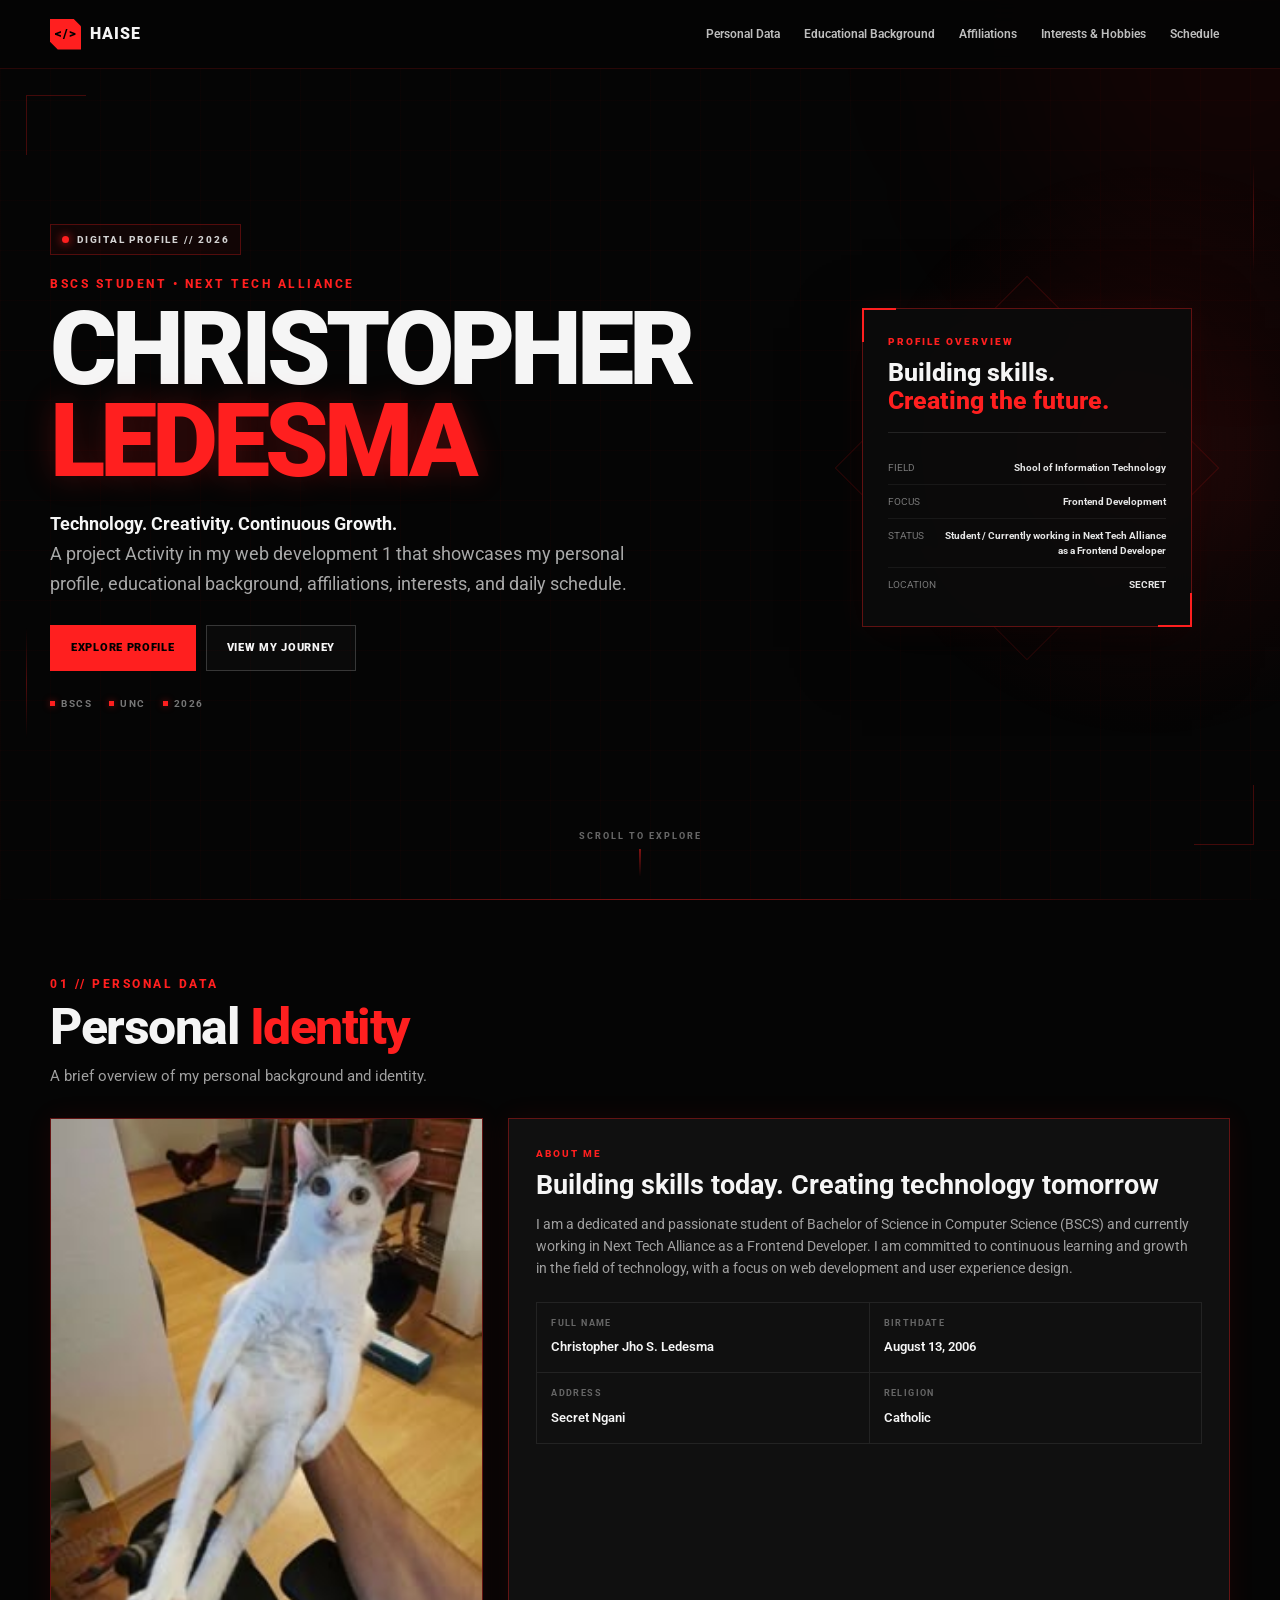
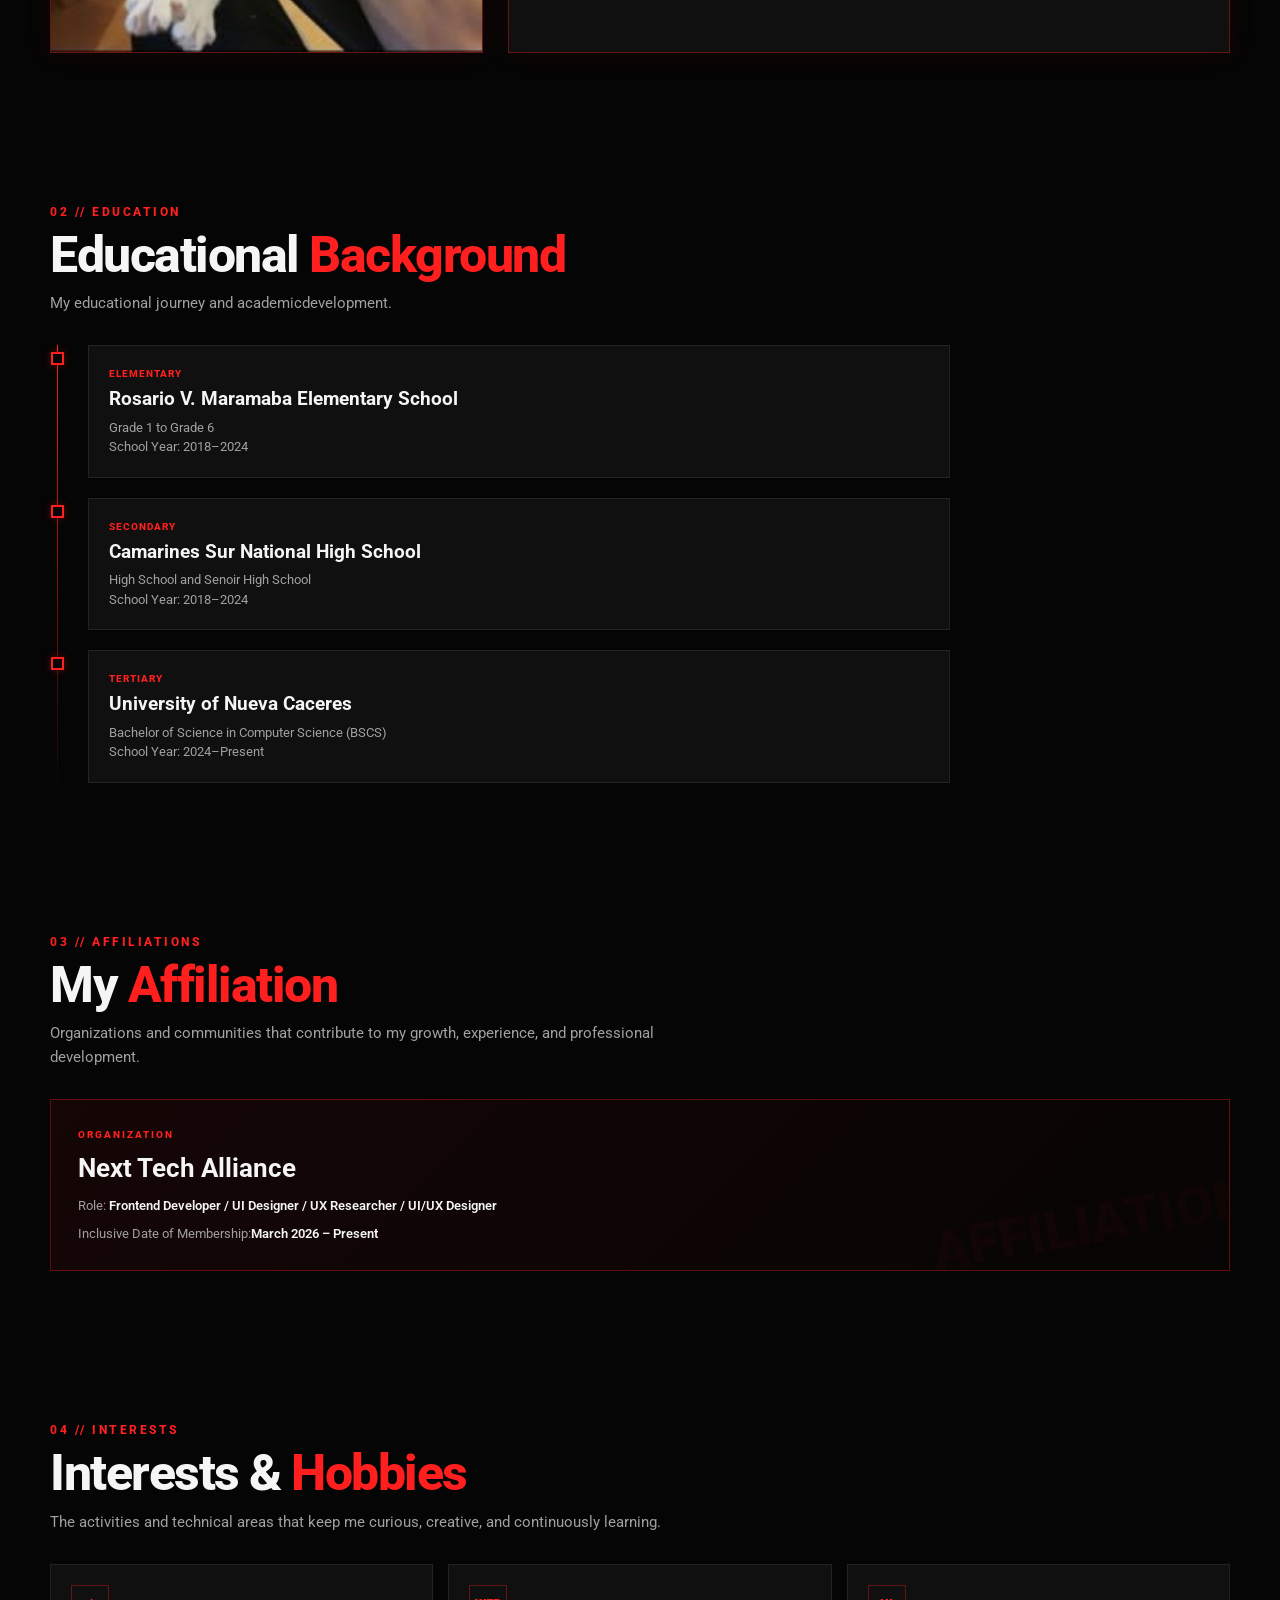
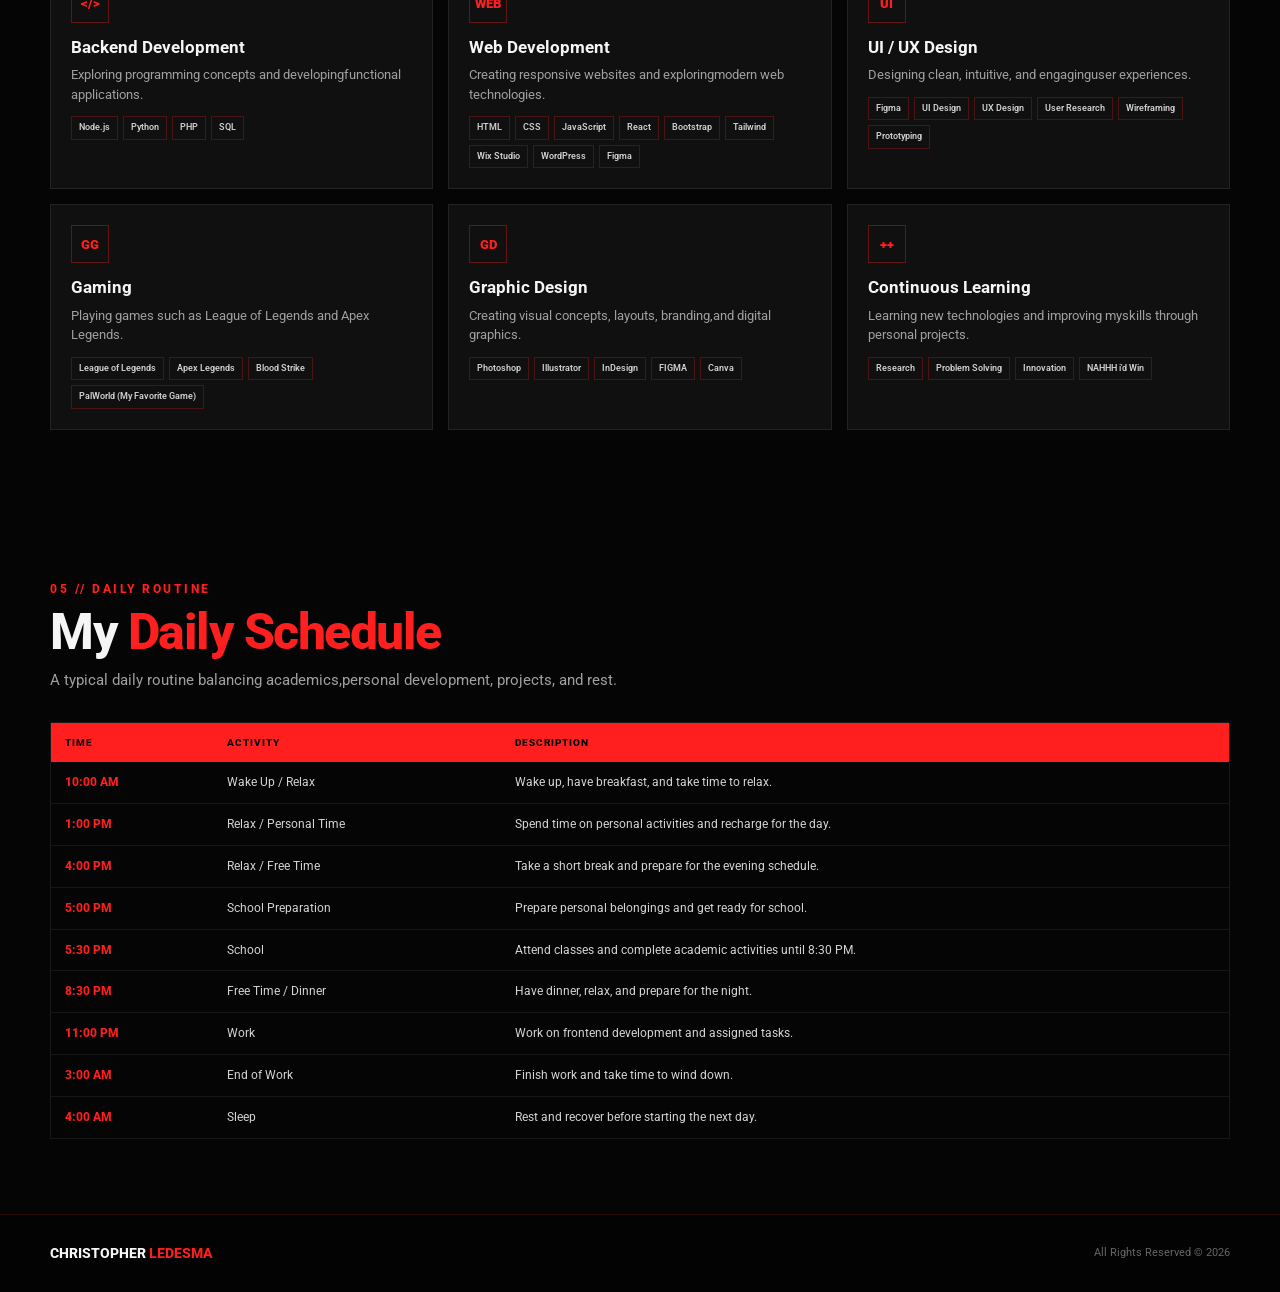
==== index.html @ 6c45cd5d "Add initial HTML structure and CSS styles for personal profile website" ====
<!DOCTYPE html>
<html lang="en">

<head>
  <meta charset="UTF-8">
  <meta name="viewport" content="width=device-width, initial-scale=1.0">
  <meta name="description" content="Digital Profile - Personal Student Profile 2026">

  <title>LEDESMA Web DEV Activity</title>

  <!-- ROBOTO FONT -->
  <link rel="preconnect" href="https://fonts.googleapis.com">
  <link rel="preconnect" href="https://fonts.gstatic.com" crossorigin>
  <link href="https://fonts.googleapis.com/css2?family=Roboto:wght@400;500;700&display=swap" rel="stylesheet">

  <link rel="stylesheet" href="style.css">

</head>


<body>
                       <!-- NAVIGATION BAR -->
  <header class="navbar">

    <div class="container nav-container">
      <a href="#home" class="logo">
        <span class="logo-symbol">&lt;/&gt;</span>
        <span>HAISE</span>
      </a>

      <ul class="nav-links" id="navLinks">

        <li><a href="#personal">Personal Data</a></li>
        <li><a href="#education">Educational Background</a></li>
        <li><a href="#affiliations">Affiliations</a></li>
        <li><a href="#interests">Interests & Hobbies</a></li>
        <li><a href="#schedule">Schedule</a></li>
      </ul>
    </div>

  </header>

                <!-- HERO SECTION OR LANDING PAGE -->
  <main>

    <section class="hero" id="home">

      <div class="hero-corner top-left"></div>
      <div class="hero-corner bottom-right"></div>
      <div class="hero-line left"></div>
      <div class="hero-line right"></div>

      <div class="container">
        <div class="hero-content">

          <div class="hero-copy">
            <div class="hero-status">
              <span class="status-dot"></span>Digital Profile // 2026</div>

            <div class="hero-eyebrow">BSCS Student • NEXT TECH ALLIANCE  </div>
            <h1 class="hero-name">CHRISTOPHER<br><span>LEDESMA</span></h1>

            <p class="hero-subtitle">
              <strong>Technology. Creativity. Continuous Growth.</strong><br>
              A project Activity in my web development 1 
              that showcases my personal profile, educational background, affiliations, interests, and daily schedule.
            </p>

            <div class="hero-buttons">
              <a href="#personal" class="btn btn-primary">EXPLORE PROFILE</a>
              <a href="#education" class="btn btn-secondary">VIEW MY JOURNEY</a>
            </div>

            <div class="hero-meta">
              <span>BSCS</span>
              <span>UNC</span>
              <span>2026</span>
            </div>
          </div>

                      <!--LEFT HERO PANEL -->
          <div class="hero-panel" aria-hidden="true">
            <div class="hero-card">

              <div class="hero-card-label">Profile Overview</div>
              <div class="hero-card-title">Building skills.<br><span>Creating the future.</span></div>
              <div class="hero-card-line"></div>
              <div class="hero-stat"><span>FIELD</span><strong>Shool of Information Technology</strong></div>
              <div class="hero-stat"><span>FOCUS</span><strong>Frontend Development</strong></div>
              <div class="hero-stat"><span>STATUS</span>
                <strong>Student / Currently working in Next Tech Alliance as a Frontend Developer</strong></div>
              <div class="hero-stat"><span>LOCATION</span><strong>SECRET</strong></div>

            </div>
          </div>
        </div>
      </div>

      <div class="hero-scroll">Scroll to explore</div>
    </section>

             <!-- PERSONAL INFORMATION -->

    <section class="section" id="personal">

    <div class="container">

        <div class="section-header">

            <div class="section-number">01 // Personal Data</div>
            <h2 class="section-title">Personal <span>Identity</span></h2>
            <p class="section-description">A brief overview of my personal background and identity.</p>
            
        </div>


        <div class="profile-layout">

            <!-- A CAT PICTURE NYAK NYAK  -->
            <div class="photo-card"><img src="CAT.jpg" alt="Profile Picture" class="profile-photo"></div>

            <!-- PERSONAL INFORMATION -->
            <div class="info-card">

                <div class="mini-label">About Me</div>
                <h3 class="bio-title">Building skills today. Creating technology tomorrow</h3>
                <p class="bio-text">
                    I am a dedicated and passionate student of Bachelor of
                    Science in Computer Science (BSCS) and currently working
                    in Next Tech Alliance as a Frontend Developer. I am
                    committed to continuous learning and growth in the field
                    of technology, with a focus on web development and user
                    experience design.
                </p>


                <div class="data-grid">

                    <div class="data-item">
                        <label>Full Name</label>
                        <strong>Christopher Jho S. Ledesma</strong>
                    </div>

                    <div class="data-item">
                        <label>Birthdate</label>
                        <strong>August 13, 2006</strong>
                    </div>

                    <div class="data-item">
                        <label>Address</label>
                        <strong>Secret Ngani</strong>
                    </div>

                    <div class="data-item">
                        <label>Religion</label>
                        <strong>Catholic</strong>
                    </div>
                </div>
            </div>
        </div>
    </div>

    </section>

            <!-- EDUCATIONAL BACKGROUND -->
    <section class="section" id="education">

      <div class="container">

        <div class="section-header">

          <div class="section-number">02 // Education</div>
          <h2 class="section-title">Educational <span>Background</span></h2>
          <p class="section-description">My educational journey and academicdevelopment.</p>

        </div>


        <div class="timeline">

          <!-- ELEMENTARY -->

          <div class="timeline-item">
            <div class="timeline-dot"></div>
            <div class="timeline-card">

              <div class="timeline-year">ELEMENTARY</div>
              <h3>Rosario V. Maramaba Elementary School</h3>
              <p>Grade 1 to Grade 6<br>School Year: 2018–2024 </p>

            </div>

          </div>

          <!-- SECONDARY -->

          <div class="timeline-item">
            <div class="timeline-dot"></div>
            <div class="timeline-card">

              <div class="timeline-year">SECONDARY</div>
              <h3>Camarines Sur National High School</h3>
              <p>High School and Senoir High School<br>School Year: 2018–2024 </p>

            </div>

          </div>

          <!-- TERTIARY -->

          <div class="timeline-item">
            <div class="timeline-dot"></div>
            <div class="timeline-card">

              <div class="timeline-year">TERTIARY</div>
              <h3>University of Nueva Caceres</h3>
              <p>Bachelor of Science in Computer Science (BSCS)<br>School Year: 2024–Present
              </p>

            </div>

          </div>
        </div>
      </div>
    </section>

                <!-- AFFILIATIONS -->
    <section class="section" id="affiliations">
        <div class="container">

            <div class="section-header">

                <div class="section-number">03 // Affiliations</div>
                <h2 class="section-title">My <span>Affiliation</span></h2>
                <p class="section-description">
                    Organizations and communities that contribute
                    to my growth, experience, and professional development.
                </p>

            </div>

            <div class="affiliation-card">

                <div class="mini-label">Organization</div>
                <h3>Next Tech Alliance</h3>
                <p class="affiliation-date">
                    Role: <strong>Frontend Developer / UI Designer / UX Researcher / UI/UX Designer</strong>
                </p>
                <p class="affiliation-date">Inclusive Date of Membership:<strong>March 2026 – Present</strong></p>

            </div>

        </div>
    </section>

                <!-- INTERESTS AND HOBBIES -->
    <section class="section" id="interests">

        <div class="container">
            <div class="section-header">

                <div class="section-number">04 // Interests</div>
                <h2 class="section-title">Interests & <span>Hobbies</span></h2>
                <p class="section-description">
                    The activities and technical areas that keep me curious,
                    creative, and continuously learning.
                </p>

            </div>

            <div class="interest-grid">

                <!-- PROGRAMMING LANGUAGES -->
                <article class="interest-card">
                    <div class="interest-icon">&lt;/&gt;</div>

                    <h3>Backend Development</h3>
                    <p>Exploring programming concepts and developingfunctional applications.</p>

                    <div class="skill-tags">
                        <span class="tag">Node.js</span>
                        <span class="tag">Python</span>
                        <span class="tag">PHP</span>
                        <span class="tag">SQL</span>
                    </div>
                </article>

                <!-- FRONTEND DEVELOPMENT -->
                <article class="interest-card">
                    <div class="interest-icon">WEB</div>

                    <h3>Web Development</h3>
                    <p>Creating responsive websites and exploringmodern web technologies.</p>

                    <div class="skill-tags">
                        <span class="tag">HTML</span>
                        <span class="tag">CSS</span>
                        <span class="tag">JavaScript</span>
                        <span class="tag">React</span>
                        <span class="tag">Bootstrap</span>
                        <span class="tag">Tailwind</span>
                        <span class="tag">Wix Studio</span>
                        <span class="tag">WordPress</span>
                        <span class="tag">Figma</span>
                    </div>
                </article>

                <!-- UI / UX DESIGN -->
                <article class="interest-card">
                    <div class="interest-icon">UI</div>

                    <h3>UI / UX Design</h3>
                    <p>Designing clean, intuitive, and engaginguser experiences.</p>

                    <div class="skill-tags">
                        <span class="tag">Figma</span>
                        <span class="tag">UI Design</span>
                        <span class="tag">UX Design</span>
                        <span class="tag">User Research</span>
                        <span class="tag">Wireframing</span>
                        <span class="tag">Prototyping</span>

                    </div>
                </article>

                <!-- PLaying Games -->
                <article class="interest-card">
                    <div class="interest-icon">GG</div>

                    <h3>Gaming</h3>
                    <p>Playing games such as League of Legends and Apex Legends.</p>

                    <div class="skill-tags">
                        <span class="tag">League of Legends</span>
                        <span class="tag">Apex Legends</span>
                        <span class="tag">Blood Strike</span>
                        <span class="tag">PalWorld (My Favorite Game)</span>
                    </div>
                </article>

                <!-- GRAPHIC DESIGN -->
                <article class="interest-card">
                    <div class="interest-icon">GD</div>

                    <h3>Graphic Design</h3>
                    <p>Creating visual concepts, layouts, branding,and digital graphics.</p>

                    <div class="skill-tags">
                        <span class="tag">Photoshop</span>
                        <span class="tag">Illustrator</span>
                        <span class="tag">InDesign</span>
                        <span class="tag">FIGMA</span>
                        <span class="tag">Canva</span>
                    </div>

                </article>

                <!-- CONTINUOUS LEARNING -->
                <article class="interest-card">
                    <div class="interest-icon">++</div>

                    <h3>Continuous Learning</h3>
                    <p>Learning new technologies and improving myskills through personal projects.</p>

                    <div class="skill-tags">
                        <span class="tag">Research</span>
                        <span class="tag">Problem Solving</span>
                        <span class="tag">Innovation</span>
                        <span class="tag">NAHHH i'd Win</span>
                    </div>

                </article>

            </div>

        </div>

    </section>

                    <!-- My DAILY SCHEDULE -->
    <section class="section" id="schedule">
        <div class="container">

            <div class="section-header">
              
                <div class="section-number">05 // Daily Routine</div>
                <h2 class="section-title">My <span>Daily Schedule</span></h2>
                <p class="section-description">A typical daily routine balancing academics,personal development, projects, and rest.</p>

            </div>

            <div class="schedule-wrapper">
                <table class="schedule">

                    <thead>
                        <tr>
                            <th>Time</th>
                            <th>Activity</th>
                            <th>Description</th>
                        </tr>
                    </thead>

              <tbody>

              <tr>
                  <td class="time">10:00 AM</td>
                  <td>Wake Up / Relax</td>
                  <td>Wake up, have breakfast, and take time to relax.</td>
              </tr>

              <tr>
                  <td class="time">1:00 PM</td>
                  <td>Relax / Personal Time</td>
                  <td>Spend time on personal activities and recharge for the day.</td>
              </tr>

              <tr>
                  <td class="time">4:00 PM</td>
                  <td>Relax / Free Time</td>
                  <td>Take a short break and prepare for the evening schedule.</td>
              </tr>

              <tr>
                  <td class="time">5:00 PM</td>
                  <td>School Preparation</td>
                  <td>Prepare personal belongings and get ready for school.</td>
              </tr>

              <tr>
                  <td class="time">5:30 PM</td>
                  <td>School</td>
                  <td>Attend classes and complete academic activities until 8:30 PM.</td>
              </tr>

              <tr>
                  <td class="time">8:30 PM</td>
                  <td>Free Time / Dinner</td>
                  <td>Have dinner, relax, and prepare for the night.</td>
              </tr>

              <tr>
                  <td class="time">11:00 PM</td>
                  <td>Work</td>
                  <td>Work on frontend development and assigned tasks.</td>
              </tr>

              <tr>
                  <td class="time">3:00 AM</td>
                  <td>End of Work</td>
                  <td>Finish work and take time to wind down.</td>
              </tr>

              <tr>
                  <td class="time">4:00 AM</td>
                  <td>Sleep</td>
                  <td>Rest and recover before starting the next day.</td>
              </tr>

          </tbody>

                </table>
            </div>

        </div>
    </section>

    </main>

               <!-- FOOTER SECTION -->
  <footer>

    <div class="container footer-content">

      <div class="footer-name">CHRISTOPHER <span>LEDESMA</span></div>
      <div class="copyright">All Rights Reserved © 2026</div>

    </div>

  </footer>

</body>
</html>
---- style.css ----
/* THE PURPOSE OF THIS IS TO DEFINE GLOBAL CSS VARIABLES */
:root {
    --bg: #050505;
    --bg-soft: #0a0a0a;
    --card: #101010;
    --card-hover: #151515;

    --red: #ff1f1f;
    --red-bright: #ff3333;

    --white: #f5f5f5;
    --gray: #a0a0a0;
    --gray-dark: #666;

    --border: rgba(255, 31, 31, 0.35);

    --shadow:
        0 0 25px rgba(255, 31, 31, 0.08);

    --max-width: 1180px;
}
            /* THE PURPOSE OF THIS IS TO RESET DEFAULT BROWSER STYLES IBIG SABIHIN ENTIRE PAGES SYA  */
* {
    margin: 0;
    padding: 0;
    box-sizing: border-box;
}

html {
    scroll-behavior: smooth;
    scroll-padding-top: 80px;
}

body {
    font-family: "Roboto", sans-serif;
    background: var(--bg);
    color: var(--white);
    line-height: 1.5;
    overflow-x: hidden;
}

a {
    color: inherit;
    text-decoration: none;
}

img {
    display: block;
    max-width: 100%;
}

        /* THIS IS THE BACKGROUND COLOUR GRADIENTS STYLE */

body::before {
    content: "";
    position: fixed;
    inset: 0;

    background-image:
        linear-gradient(
            rgba(255, 31, 31, 0.025) 1px,
            transparent 1px
        ),
        linear-gradient(
            90deg,
            rgba(255, 31, 31, 0.025) 1px,
            transparent 1px
        );

    background-size: 50px 50px;

    pointer-events: none;
    z-index: -2;
}

body::after {
    content: "";
    position: fixed;

    width: 450px;
    height: 450px;

    top: -180px;
    right: -180px;

    background: rgba(255, 0, 0, 0.06);

    filter: blur(100px);
    border-radius: 50%;

    pointer-events: none;
    z-index: -1;
}

            /* THE PURPOSE OF THIS IS TO DEFINE THE CONTAINER WIDTH */

.container {
    width: min(calc(100% - 40px), var(--max-width));
    margin-inline: auto;
}


        /* THE PURPOSE OF THIS IS TO DEFINE SECTION STYLES */
.section {
    padding: 75px 0;
    position: relative;
}

.section-header {
    margin-bottom: 30px;
}

.section-number {
    color: var(--red);
    font-size: 12px;
    font-weight: 800;
    letter-spacing: 2.5px;
    text-transform: uppercase;
    margin-bottom: 8px;
}

.section-title {
    font-size: clamp(32px, 5vw, 50px);
    line-height: 1.05;
    font-weight: 800;
    letter-spacing: -1.5px;
}

.section-title span {
    color: var(--red);
}

.section-description {
    max-width: 650px;
    margin-top: 10px;

    color: var(--gray);
    font-size: 15px;
    line-height: 1.6;
}


        /* THIS IS THE NAVIAGTION STYLE  */
.navbar {
    position: fixed;
    top: 0;
    left: 0;

    width: 100%;
    z-index: 1000;

    background: rgba(5, 5, 5, 0.9);

    backdrop-filter: blur(14px);
    -webkit-backdrop-filter: blur(14px);

    border-bottom: 1px solid rgba(255, 31, 31, 0.15);
}

.nav-container {
    min-height: 68px;

    display: flex;
    align-items: center;
    justify-content: space-between;
}

.logo {
    display: flex;
    align-items: center;
    gap: 9px;

    font-weight: 900;
    letter-spacing: 1px;
}

.logo-symbol {
    width: 31px;
    height: 31px;

    display: grid;
    place-items: center;

    background: var(--red);
    color: #000;

    font-size: 13px;
    font-weight: 900;

    clip-path: polygon(
        0 0,
        75% 0,
        100% 25%,
        100% 100%,
        25% 100%,
        0 75%
    );
}

.nav-links {
    display: flex;
    align-items: center;
    gap: 2px;

    list-style: none;
}

.nav-links a {
    display: block;

    padding: 9px 11px;

    color: #bdbdbd;

    font-size: 12px;
    font-weight: 600;

    transition:
        color 0.2s ease,
        background 0.2s ease;
}

.nav-links a:hover {
    color: var(--red);
    background: rgba(255, 31, 31, 0.06);
}

        /* THIS IS THE HERO SECTION STYLE WITH ANIMATION */
.hero {
    min-height: 100vh;

    display: flex;
    align-items: center;

    position: relative;

    padding: 100px 0 65px;

    overflow: hidden;
    isolation: isolate;
}

.hero::before {
    content: "";

    position: absolute;

    width: 600px;
    height: 600px;

    right: -170px;
    top: 50%;

    transform: translateY(-50%);

    border-radius: 50%;

    background: radial-gradient(
        circle,
        rgba(255, 31, 31, 0.15) 0%,
        rgba(255, 31, 31, 0.05) 35%,
        transparent 68%
    );

    z-index: -2;
}

.hero::after {
    content: "";

    position: absolute;

    left: 0;
    right: 0;
    bottom: 0;

    height: 1px;

    background: linear-gradient(
        90deg,
        transparent,
        rgba(255, 31, 31, 0.5),
        transparent
    );
}

.hero-content {
    width: 100%;

    display: grid;

    grid-template-columns:
        minmax(0, 1.15fr)
        minmax(300px, 0.65fr);

    align-items: center;

    gap: 55px;
}

.hero-copy {
    position: relative;
    z-index: 2;
}

.hero-status {
    display: inline-flex;
    align-items: center;
    gap: 8px;

    padding: 7px 11px;

    border: 1px solid rgba(255, 31, 31, 0.28);

    background: rgba(255, 31, 31, 0.05);

    color: #d2d2d2;

    font-size: 10px;
    font-weight: 800;

    letter-spacing: 1.8px;
    text-transform: uppercase;
}

.status-dot {
    width: 7px;
    height: 7px;

    border-radius: 50%;

    background: var(--red);

    box-shadow: 0 0 10px var(--red);

    animation: statusPulse 1.8s infinite;
}

@keyframes statusPulse {
    0%,
    100% {
        opacity: 1;
        transform: scale(1);
    }

    50% {
        opacity: 0.45;
        transform: scale(0.75);
    }
}

.hero-eyebrow {
    margin-top: 20px;

    color: var(--red);

    font-size: 12px;
    font-weight: 800;

    letter-spacing: 2.5px;
    text-transform: uppercase;
}

.hero-name {
    margin-top: 10px;

    font-size: clamp(54px, 8vw, 105px);

    line-height: 0.9;

    font-weight: 900;

    letter-spacing: -5px;

    text-transform: uppercase;
}

.hero-name span {
    color: var(--red);

    text-shadow:
        0 0 30px rgba(255, 31, 31, 0.25);
}

.hero-subtitle {
    max-width: 620px;

    margin-top: 22px;

    color: #a8a8a8;

    font-size: clamp(15px, 2vw, 18px);

    line-height: 1.65;
}

.hero-subtitle strong {
    color: var(--white);
    font-weight: 700;
}

.hero-buttons {
    margin-top: 27px;

    display: flex;
    align-items: center;

    gap: 10px;

    flex-wrap: wrap;
}

.btn {
    display: inline-flex;

    align-items: center;
    justify-content: center;

    min-height: 46px;

    padding: 0 20px;

    border: 1px solid var(--red);

    font-size: 11px;
    font-weight: 900;

    letter-spacing: 0.7px;

    transition:
        transform 0.2s ease,
        background 0.2s ease,
        box-shadow 0.2s ease;
}

.btn-primary {
    background: var(--red);
    color: #000;
}

.btn-secondary {
    color: var(--white);

    background: rgba(255, 255, 255, 0.025);

    border-color: rgba(255, 255, 255, 0.18);
}

.btn:hover {
    transform: translateY(-2px);
}

.btn-primary:hover {
    background: #ff3333;

    box-shadow:
        0 0 25px rgba(255, 31, 31, 0.25);
}

.btn-secondary:hover {
    border-color: var(--red);

    background: rgba(255, 31, 31, 0.06);
}

.hero-meta {
    display: flex;
    align-items: center;

    gap: 17px;

    margin-top: 25px;

    color: #777;

    font-size: 10px;
    font-weight: 700;

    letter-spacing: 1.5px;

    text-transform: uppercase;
}

.hero-meta span {
    display: inline-flex;
    align-items: center;

    gap: 6px;
}

.hero-meta span::before {
    content: "";

    width: 5px;
    height: 5px;

    background: var(--red);

    box-shadow:
        0 0 7px rgba(255, 31, 31, 0.5);
}

        /*  HERO SECTION LEFT PANEL DESIGN SYSTEM */
.hero-panel {
    position: relative;

    min-height: 350px;

    display: flex;

    align-items: center;
    justify-content: center;
}

.hero-panel::before {
    content: "";

    position: absolute;

    width: 270px;
    height: 270px;

    border: 1px solid rgba(255, 31, 31, 0.18);

    transform: rotate(45deg);
}

.hero-card {
    position: relative;

    width: min(100%, 330px);

    padding: 25px;

    background: rgba(12, 12, 12, 0.9);

    border: 1px solid rgba(255, 31, 31, 0.35);

    box-shadow:
        0 20px 60px rgba(0, 0, 0, 0.5),
        0 0 30px rgba(255, 31, 31, 0.07);

    backdrop-filter: blur(10px);
}

.hero-card::before,
.hero-card::after {
    content: "";

    position: absolute;

    width: 32px;
    height: 32px;

    border-color: var(--red);
    border-style: solid;
}

.hero-card::before {
    top: -1px;
    left: -1px;

    border-width: 2px 0 0 2px;
}

.hero-card::after {
    right: -1px;
    bottom: -1px;

    border-width: 0 2px 2px 0;
}

.hero-card-label {
    color: var(--red);

    font-size: 10px;
    font-weight: 900;

    letter-spacing: 2px;

    text-transform: uppercase;
}

.hero-card-title {
    margin-top: 10px;

    font-size: 25px;

    line-height: 1.1;

    font-weight: 800;
}

.hero-card-title span {
    color: var(--red);
}

.hero-card-line {
    height: 1px;

    margin: 18px 0;

    background: rgba(255, 255, 255, 0.1);
}

.hero-stat {
    display: flex;

    justify-content: space-between;

    gap: 15px;

    padding: 9px 0;

    border-bottom:
        1px solid rgba(255, 255, 255, 0.06);

    color: #777;

    font-size: 10px;
}

.hero-stat:last-child {
    border-bottom: none;
}

.hero-stat strong {
    color: #e5e5e5;

    font-weight: 700;

    text-align: right;
}

.hero-scroll {
    position: absolute;

    left: 50%;
    bottom: 23px;

    transform: translateX(-50%);

    display: flex;

    flex-direction: column;

    align-items: center;

    gap: 6px;

    color: #666;

    font-size: 9px;
    font-weight: 800;

    letter-spacing: 2px;

    text-transform: uppercase;
}

.hero-scroll::after {
    content: "";

    width: 1px;
    height: 28px;

    background:
        linear-gradient(
            var(--red),
            transparent
        );
}

.hero-line {
    position: absolute;

    width: 1px;
    height: 110px;

    background:
        linear-gradient(
            to bottom,
            transparent,
            var(--red),
            transparent
        );

    opacity: 0.3;
}

.hero-line.left {
    left: 2%;
    bottom: 18%;
}

.hero-line.right {
    right: 2%;
    top: 18%;
}

.hero-corner {
    position: absolute;

    width: 60px;
    height: 60px;

    border-color:
        rgba(255, 31, 31, 0.25);

    border-style: solid;
}

.hero-corner.top-left {
    top: 95px;
    left: 2%;

    border-width: 1px 0 0 1px;
}

.hero-corner.bottom-right {
    right: 2%;
    bottom: 55px;

    border-width: 0 1px 1px 0;
}


        /* THIS IS THE PERSONAL PROFILE  */
.profile-layout {
    display: grid;

    grid-template-columns:
        0.75fr 1.25fr;

    gap: 25px;

    align-items: stretch;
}

        /* THIS IS THE PROFILE PICTURE CARD */
.photo-card {
    min-height: 420px;

    background: var(--card);

    border: 1px solid var(--border);

    position: relative;

    overflow: hidden;

    box-shadow: var(--shadow);
}

.profile-photo {
    width: 100%;
    height: 100%;

    min-height: 420px;

    display: block;

    object-fit: cover;
}


        /* THIS IS THE PERSONAL INFORMATION CARD */
.info-card {
    background: var(--card);

    border: 1px solid var(--border);

    padding: 27px;

    box-shadow: var(--shadow);
}

.mini-label {
    color: var(--red);

    font-size: 10px;
    font-weight: 800;

    letter-spacing: 2px;

    text-transform: uppercase;
}

.bio-title {
    margin-top: 9px;

    font-size: 27px;

    line-height: 1.15;
}

.bio-text {
    margin-top: 12px;

    color: var(--gray);

    font-size: 14px;

    line-height: 1.6;
}

.data-grid {
    margin-top: 22px;

    display: grid;

    grid-template-columns:
        repeat(2, 1fr);

    border-top:
        1px solid rgba(255, 255, 255, 0.08);

    border-left:
        1px solid rgba(255, 255, 255, 0.08);
}

.data-item {
    padding: 14px;

    border-right:
        1px solid rgba(255, 255, 255, 0.08);

    border-bottom:
        1px solid rgba(255, 255, 255, 0.08);
}

.data-item label {
    display: block;

    color: var(--gray-dark);

    font-size: 9px;
    font-weight: 700;

    letter-spacing: 1.4px;

    text-transform: uppercase;

    margin-bottom: 4px;
}

.data-item strong {
    font-size: 13px;
    font-weight: 600;
}

        /* THIS IS THE EDUCATIONAL TIME LINE SYSTEM DESIGN  */
.timeline {
    position: relative;

    max-width: 900px;
}

.timeline::before {
    content: "";

    position: absolute;

    left: 7px;
    top: 0;
    bottom: 0;

    width: 1px;

    background:
        linear-gradient(
            to bottom,
            var(--red),
            rgba(255, 31, 31, 0.05)
        );
}

.timeline-item {
    position: relative;

    padding-left: 38px;

    margin-bottom: 20px;
}

.timeline-item:last-child {
    margin-bottom: 0;
}

.timeline-dot {
    position: absolute;

    left: 1px;
    top: 7px;

    width: 13px;
    height: 13px;

    border: 2px solid var(--red);

    background: var(--bg);

    box-shadow:
        0 0 10px rgba(255, 31, 31, 0.3);
}

.timeline-card {
    padding: 20px;

    background: var(--card);

    border: 1px solid rgba(255, 255, 255, 0.08);

    transition:
        border-color 0.2s ease,
        transform 0.2s ease;
}

.timeline-card:hover {
    transform: translateX(4px);

    border-color: var(--border);
}

.timeline-year {
    color: var(--red);

    font-size: 10px;
    font-weight: 800;

    letter-spacing: 1px;
}

.timeline-card h3 {
    margin-top: 4px;

    font-size: 19px;
}

.timeline-card p {
    margin-top: 4px;

    color: var(--gray);

    font-size: 13px;
}

        /* AFFILIATION SECTION SYSTEM DESIGN  */
.affiliation-card {
    padding: 27px;

    background:
        linear-gradient(
            135deg,
            rgba(255, 31, 31, 0.07),
            rgba(255, 31, 31, 0.01)
        );

    border: 1px solid var(--border);

    position: relative;

    overflow: hidden;
}

.affiliation-card::after {
    content: "AFFILIATION";

    position: absolute;

    right: -25px;
    bottom: 5px;

    color: rgba(255, 31, 31, 0.035);

    font-size: 55px;
    font-weight: 900;

    transform: rotate(-10deg);

    pointer-events: none;
}

.affiliation-card h3 {
    margin-top: 7px;

    font-size: 26px;
}

.affiliation-date {
    margin-top: 8px;

    color: var(--gray);

    font-size: 13px;
}

.affiliation-date strong {
    color: var(--white);

    font-weight: 600;
}

        /* HOBBIES AND INTEREST SECTION SYSTEM DESIGN  */

.interest-grid {
    display: grid;

    grid-template-columns:
        repeat(3, 1fr);

    gap: 15px;
}

.interest-card {
    padding: 20px;

    background: var(--card);

    border: 1px solid rgba(255, 255, 255, 0.08);

    transition:
        transform 0.2s ease,
        border-color 0.2s ease,
        background 0.2s ease;
}

.interest-card:hover {
    transform: translateY(-3px);

    border-color: var(--border);

    background: var(--card-hover);

    box-shadow: var(--shadow);
}

.interest-icon {
    width: 38px;
    height: 38px;

    display: grid;

    place-items: center;

    margin-bottom: 12px;

    border: 1px solid var(--border);

    color: var(--red);

    font-size: 13px;
    font-weight: 900;
}

.interest-card h3 {
    font-size: 17px;
}

.interest-card p {
    margin-top: 5px;

    color: var(--gray);

    font-size: 13px;

    line-height: 1.5;
}

.skill-tags {
    margin-top: 12px;

    display: flex;

    flex-wrap: wrap;

    gap: 5px;
}

.tag {
    padding: 4px 7px;

    border: 1px solid rgba(255, 31, 31, 0.25);

    color: #cfcfcf;

    font-size: 9px;
    font-weight: 600;
}


        /* DAILY SECTION SYSTEM DESIGN  */
.schedule-wrapper {
    overflow-x: auto;

    border:
        1px solid rgba(255, 255, 255, 0.08);
}

.schedule {
    width: 100%;

    border-collapse: collapse;

    min-width: 680px;
}

.schedule th {
    padding: 12px 14px;

    background: var(--red);

    color: #000;

    text-align: left;

    font-size: 10px;
    font-weight: 800;

    text-transform: uppercase;

    letter-spacing: 1px;
}

.schedule td {
    padding: 12px 14px;

    border-bottom:
        1px solid rgba(255, 255, 255, 0.07);

    color: #d5d5d5;

    font-size: 12px;

    line-height: 1.4;
}

.schedule tr:last-child td {
    border-bottom: none;
}

.schedule tr:hover td {
    background: rgba(255, 31, 31, 0.035);
}

.time {
    color: var(--red) !important;

    font-weight: 800;

    white-space: nowrap;
}


        /* FOOTER SECTION  */
footer {
    padding: 28px 0;

    border-top:
        1px solid rgba(255, 31, 31, 0.15);

    background: #030303;
}

.footer-content {
    display: flex;

    align-items: center;

    justify-content: space-between;

    gap: 15px;
}

.footer-name {
    font-weight: 800;

    font-size: 14px;
}

.footer-name span {
    color: var(--red);
}

.copyright {
    color: var(--gray-dark);

    font-size: 11px;
}
        /* VERY IMPORTANT TO FUCOS ACCIBILITY */
a:focus-visible {
    outline: 2px solid var(--red);
    outline-offset: 4px;
}


    /* REDUCE MOTION */
@media (prefers-reduced-motion: reduce) {

    html {
        scroll-behavior: auto;
    }

    *,
    *::before,
    *::after {
        animation: none !important;
        transition: none !important;
    }
}
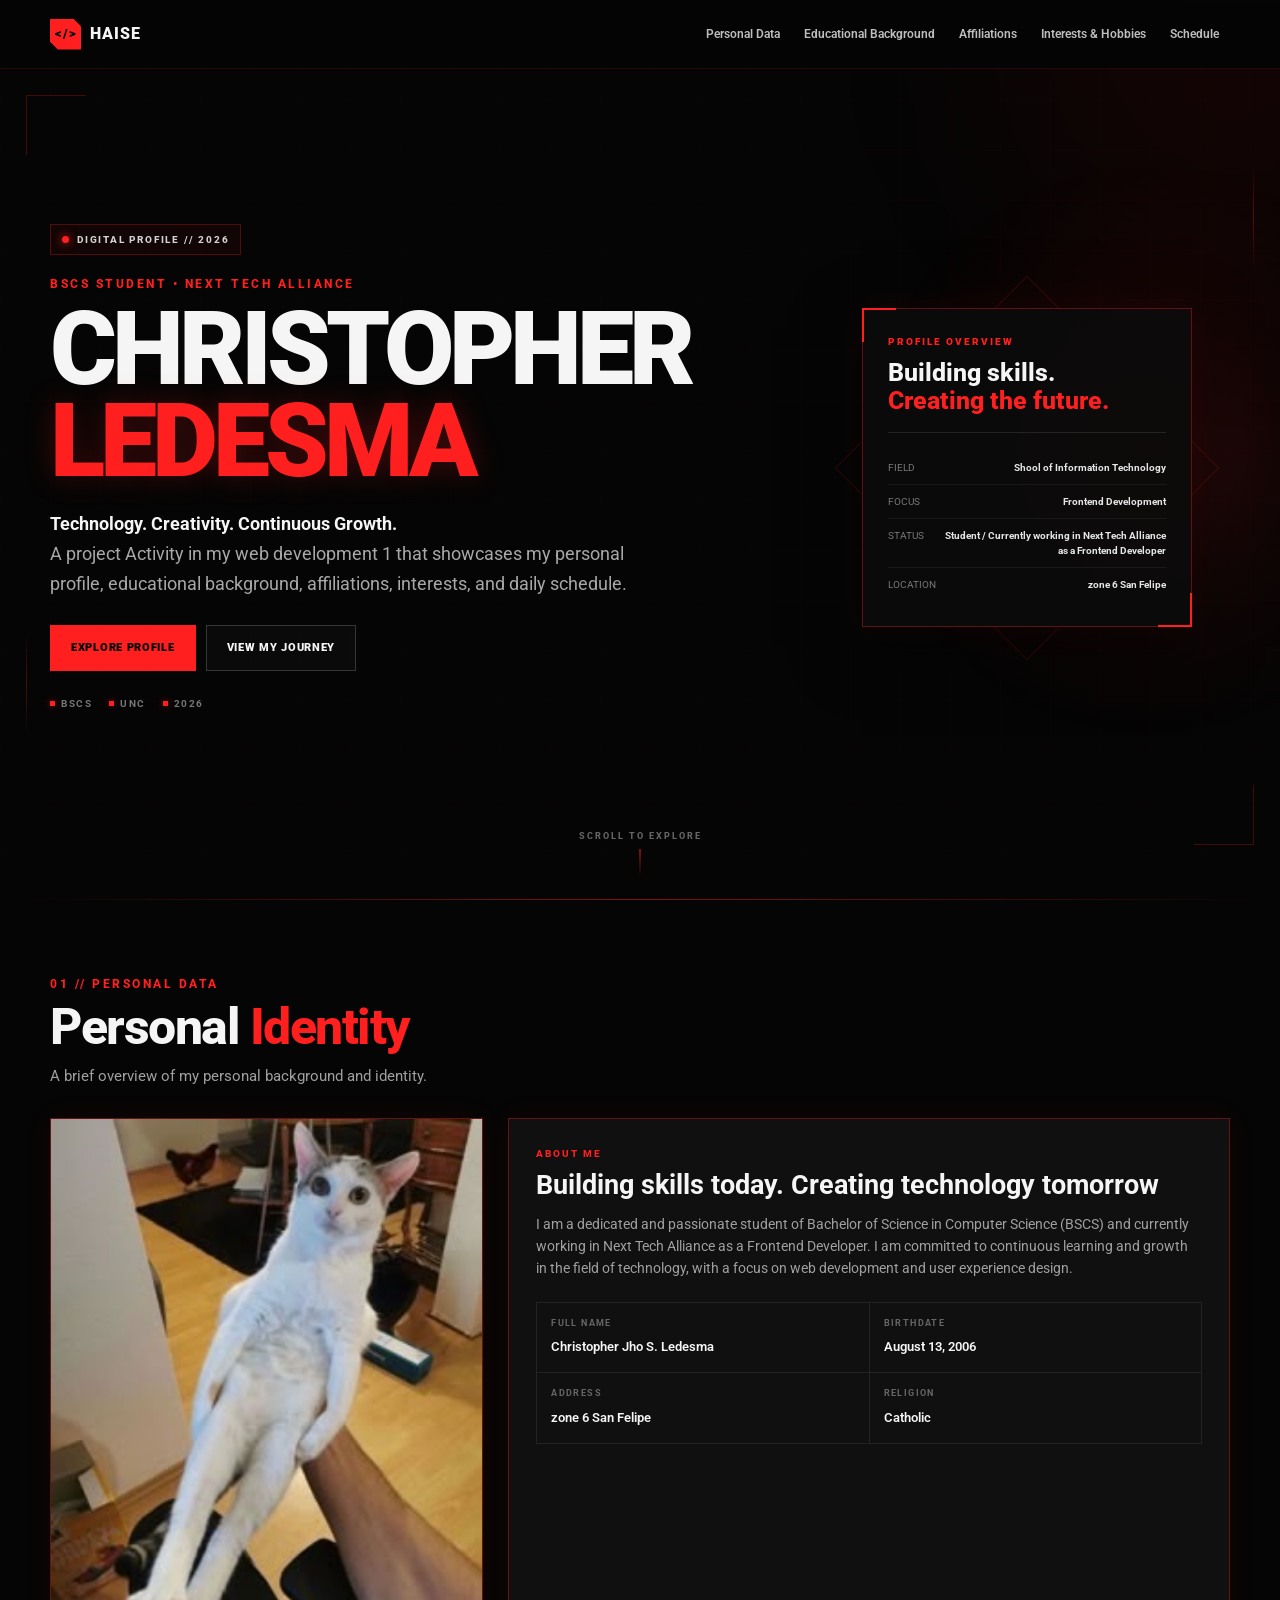
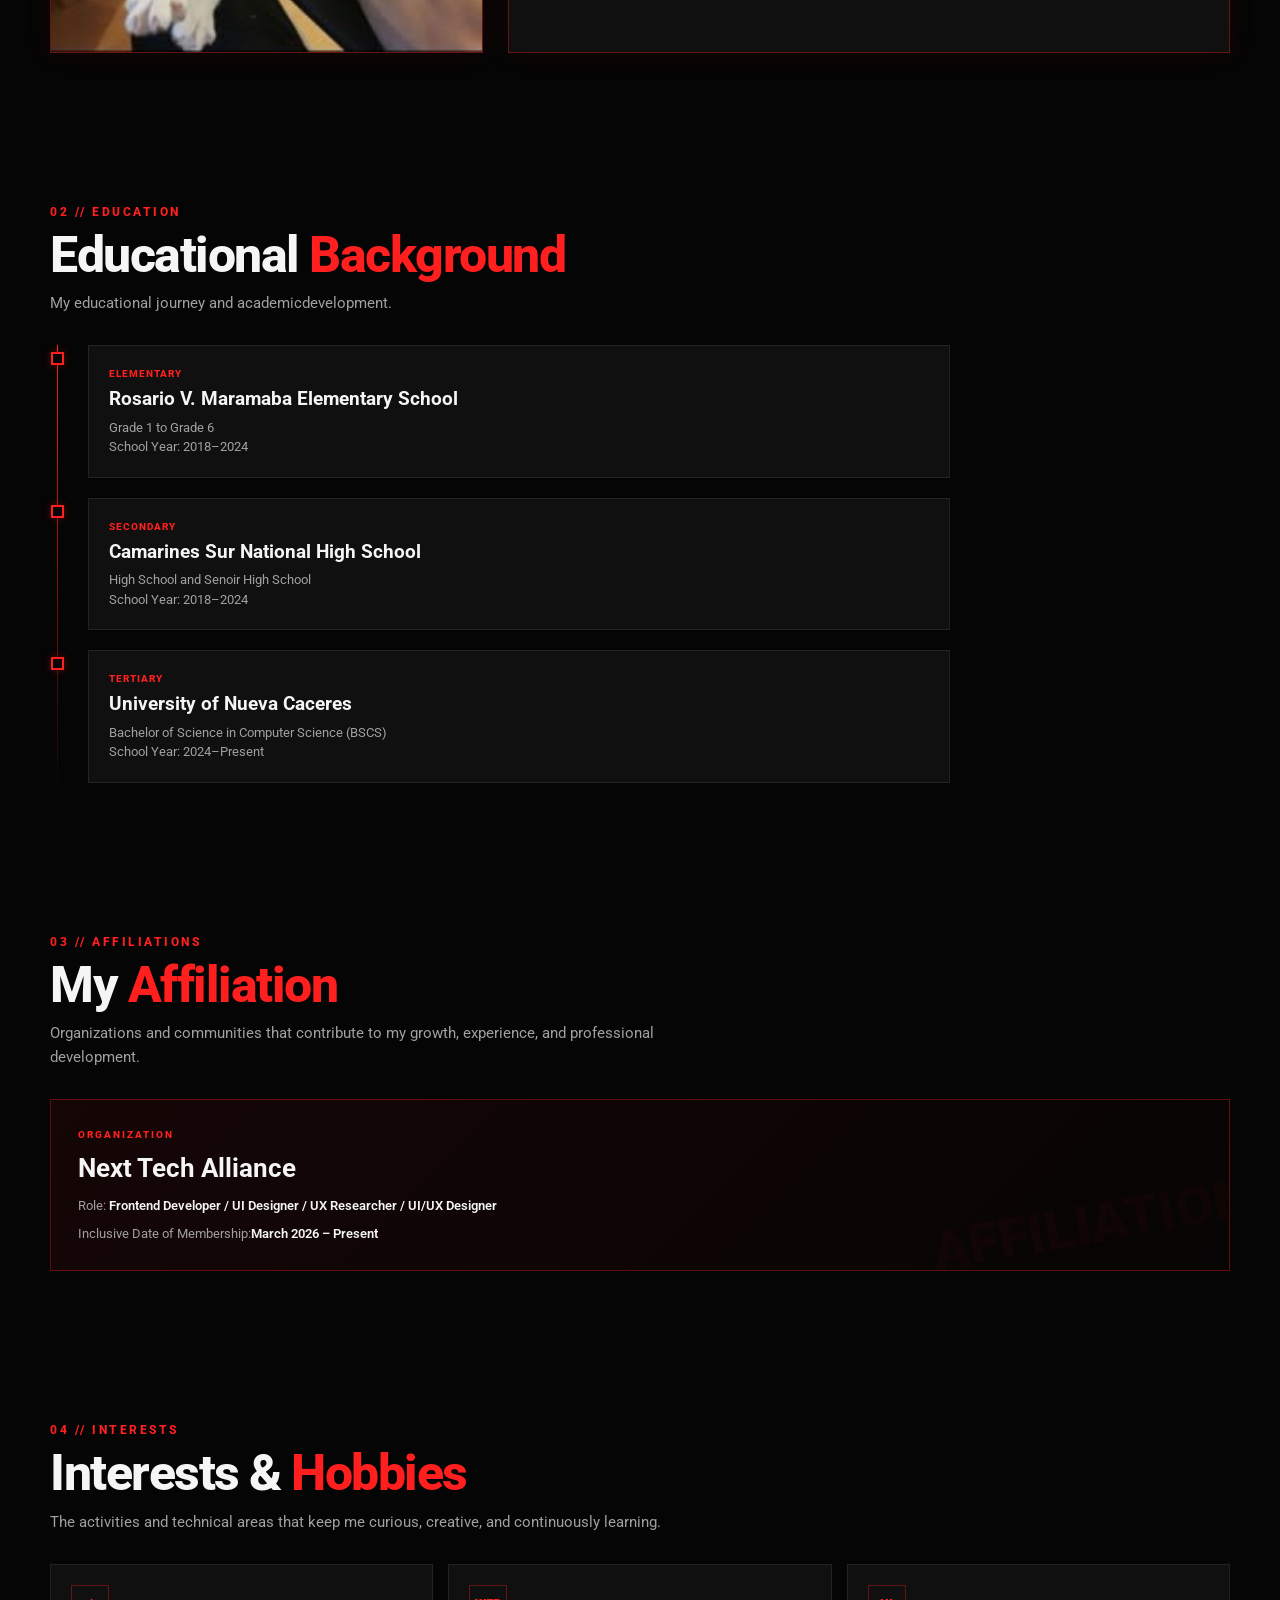
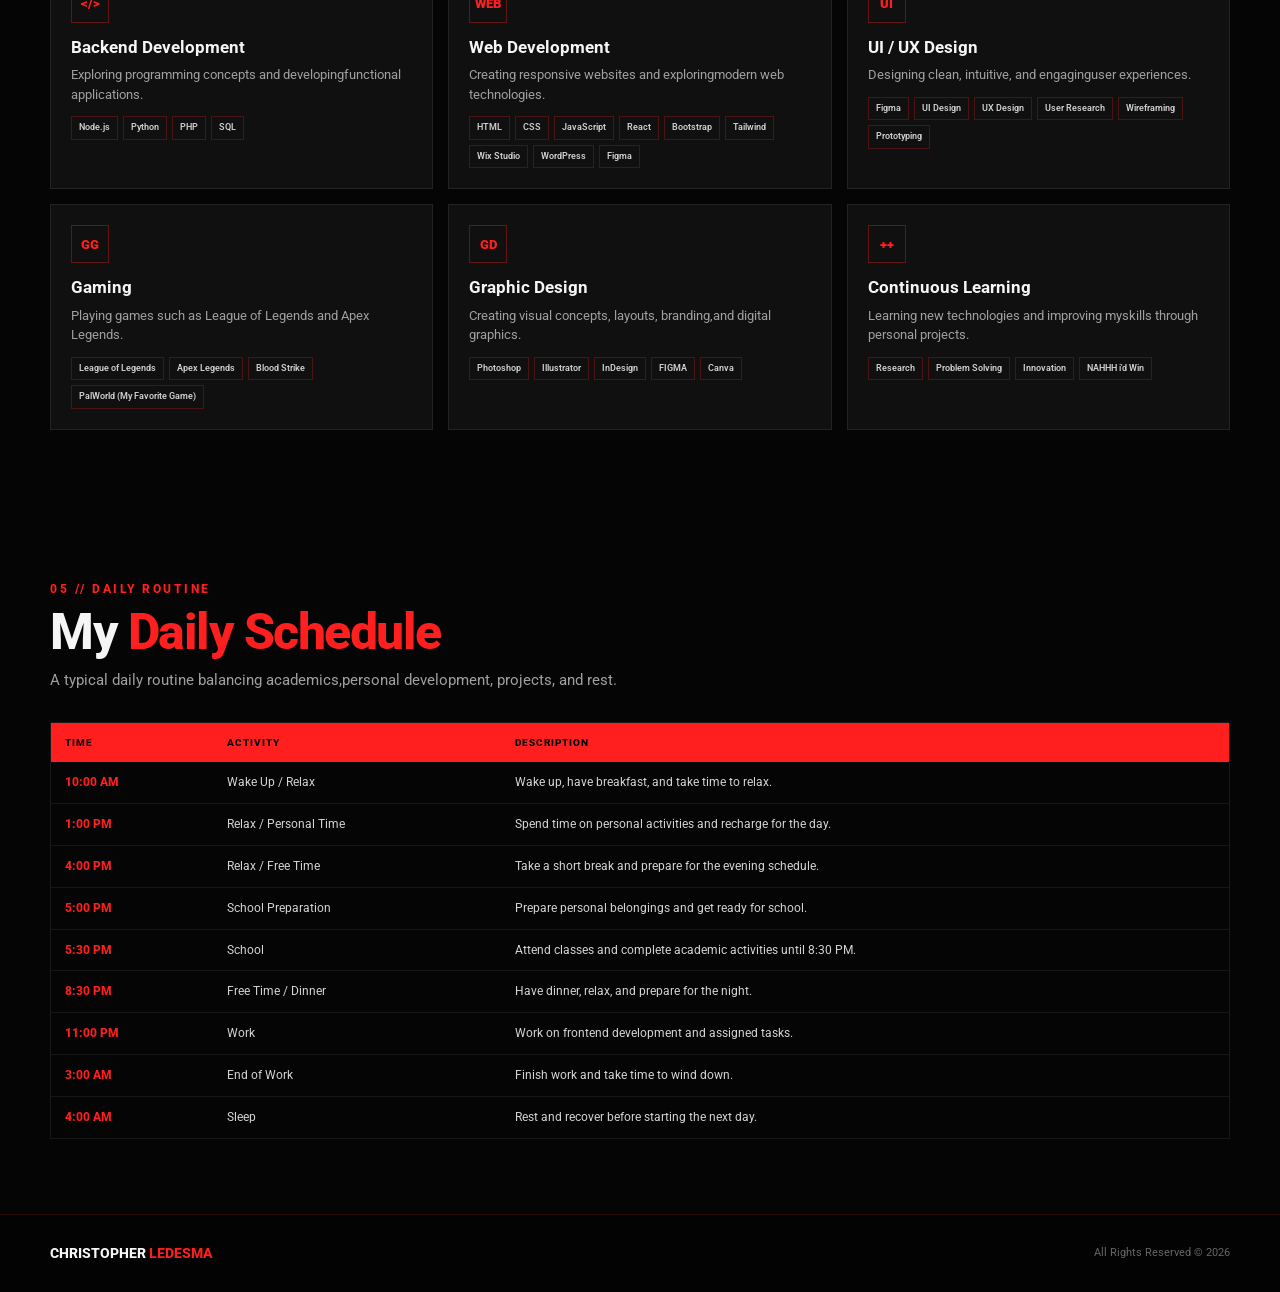
==== commit d225193a: "Update location details in the hero section and address field" ====
--- a/index.html
+++ b/index.html
@@ -89,7 +89,7 @@
               <div class="hero-stat"><span>FOCUS</span><strong>Frontend Development</strong></div>
               <div class="hero-stat"><span>STATUS</span>
                 <strong>Student / Currently working in Next Tech Alliance as a Frontend Developer</strong></div>
-              <div class="hero-stat"><span>LOCATION</span><strong>SECRET</strong></div>
+              <div class="hero-stat"><span>LOCATION</span><strong>zone 6 San Felipe</strong></div>
 
             </div>
           </div>
@@ -148,7 +148,7 @@
 
                     <div class="data-item">
                         <label>Address</label>
-                        <strong>Secret Ngani</strong>
+                        <strong>zone 6 San Felipe</strong>
                     </div>
 
                     <div class="data-item">
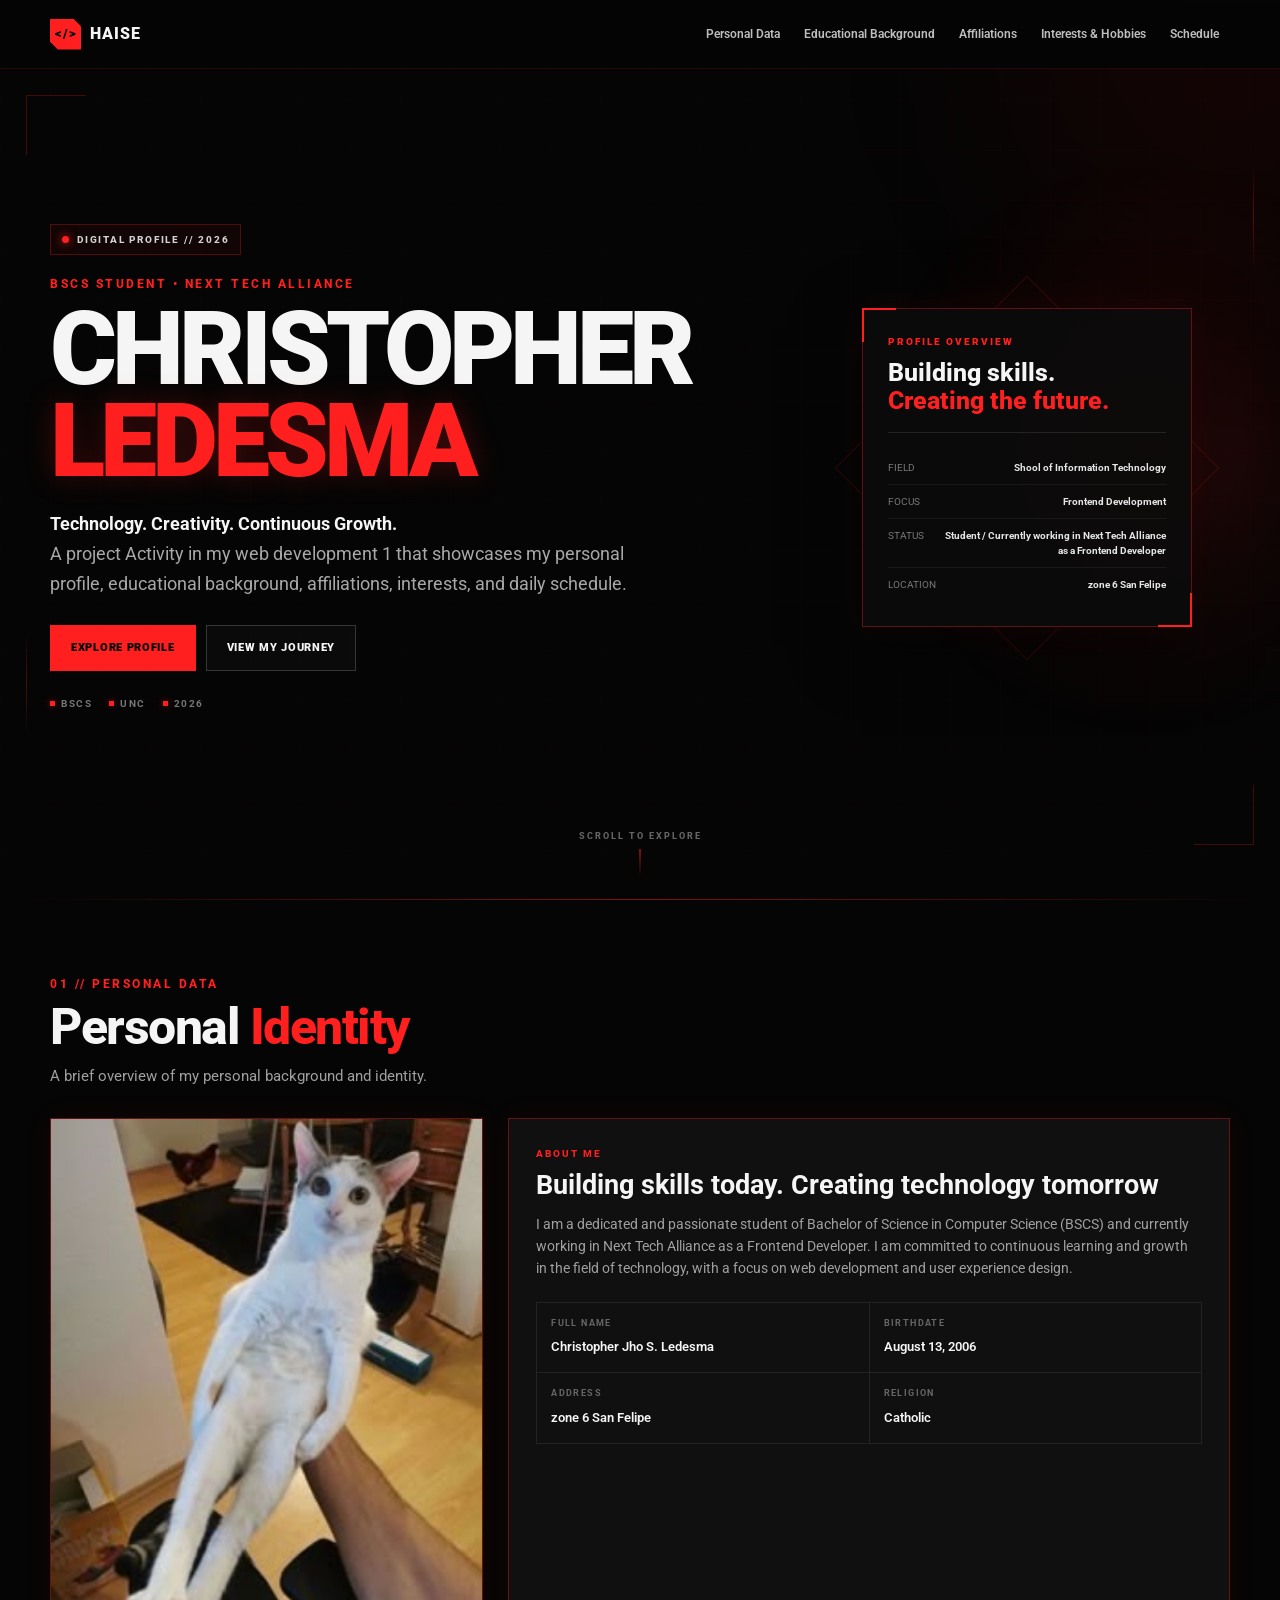
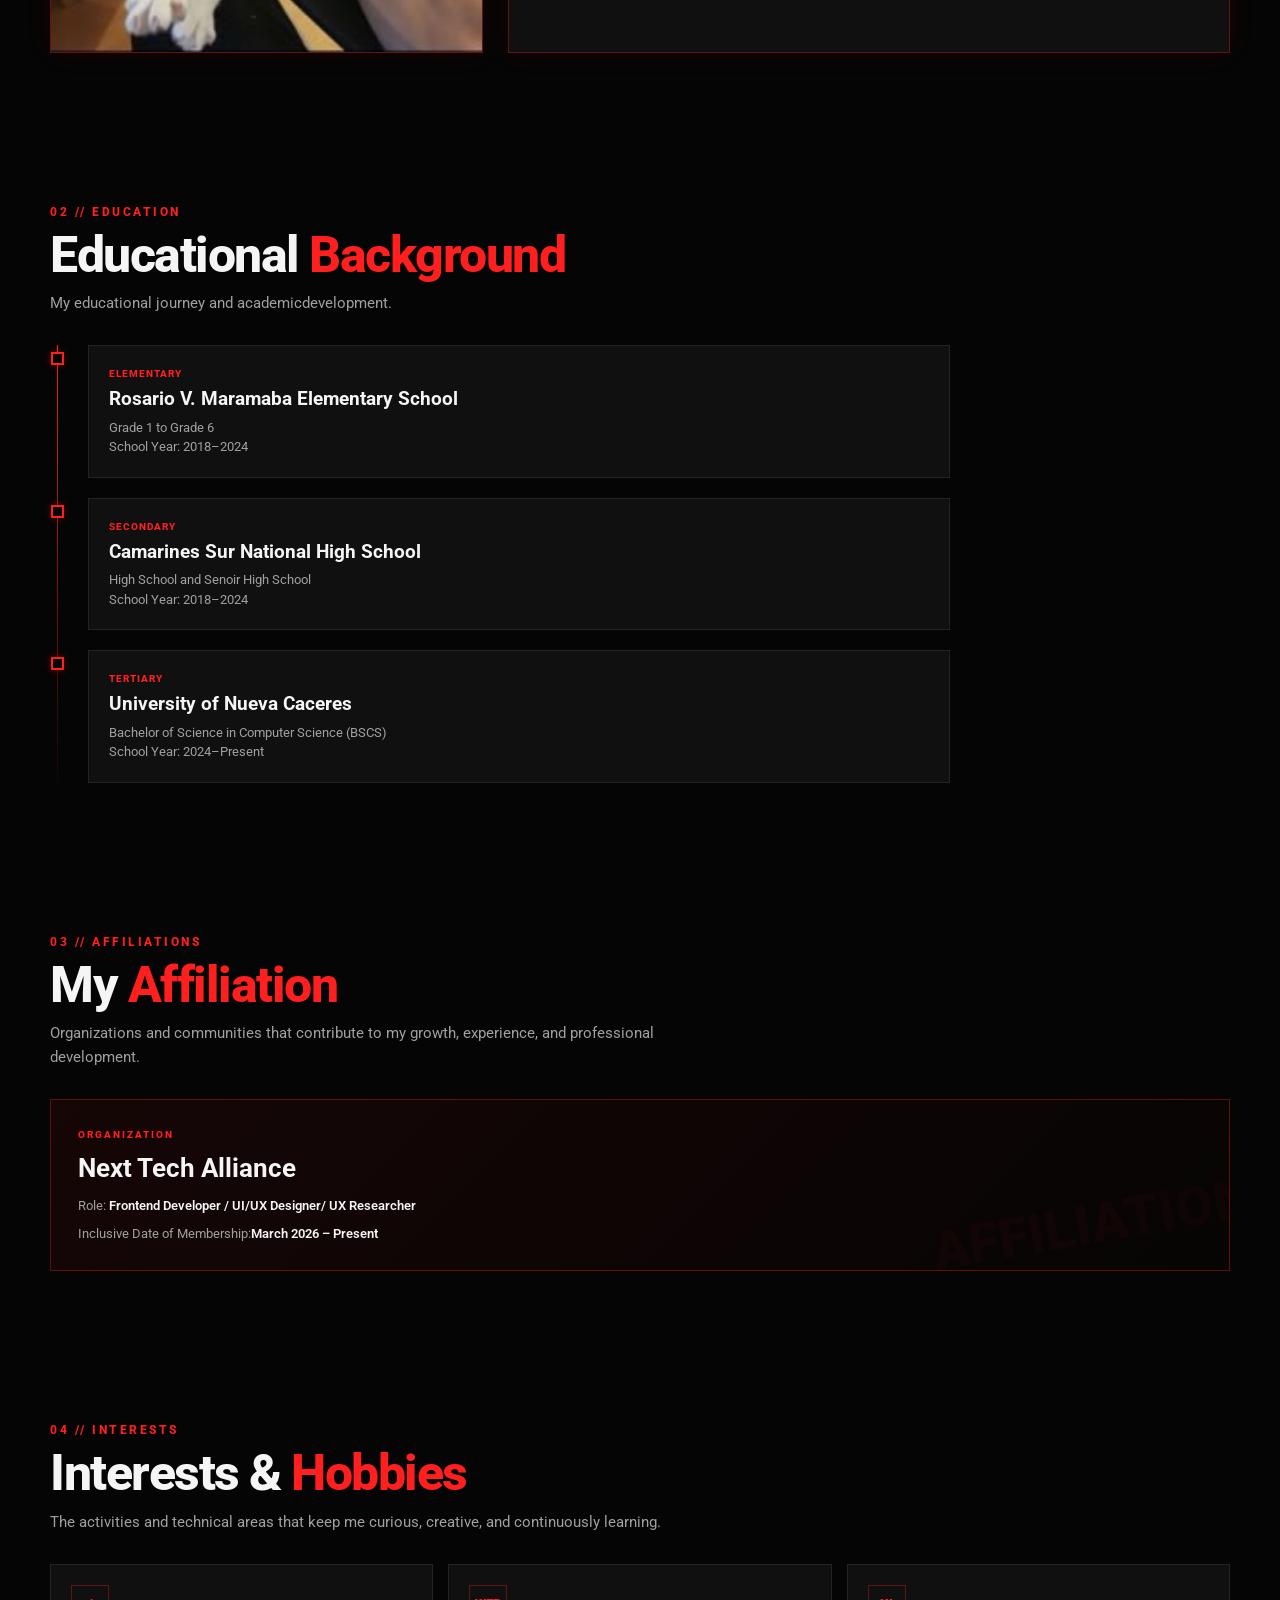
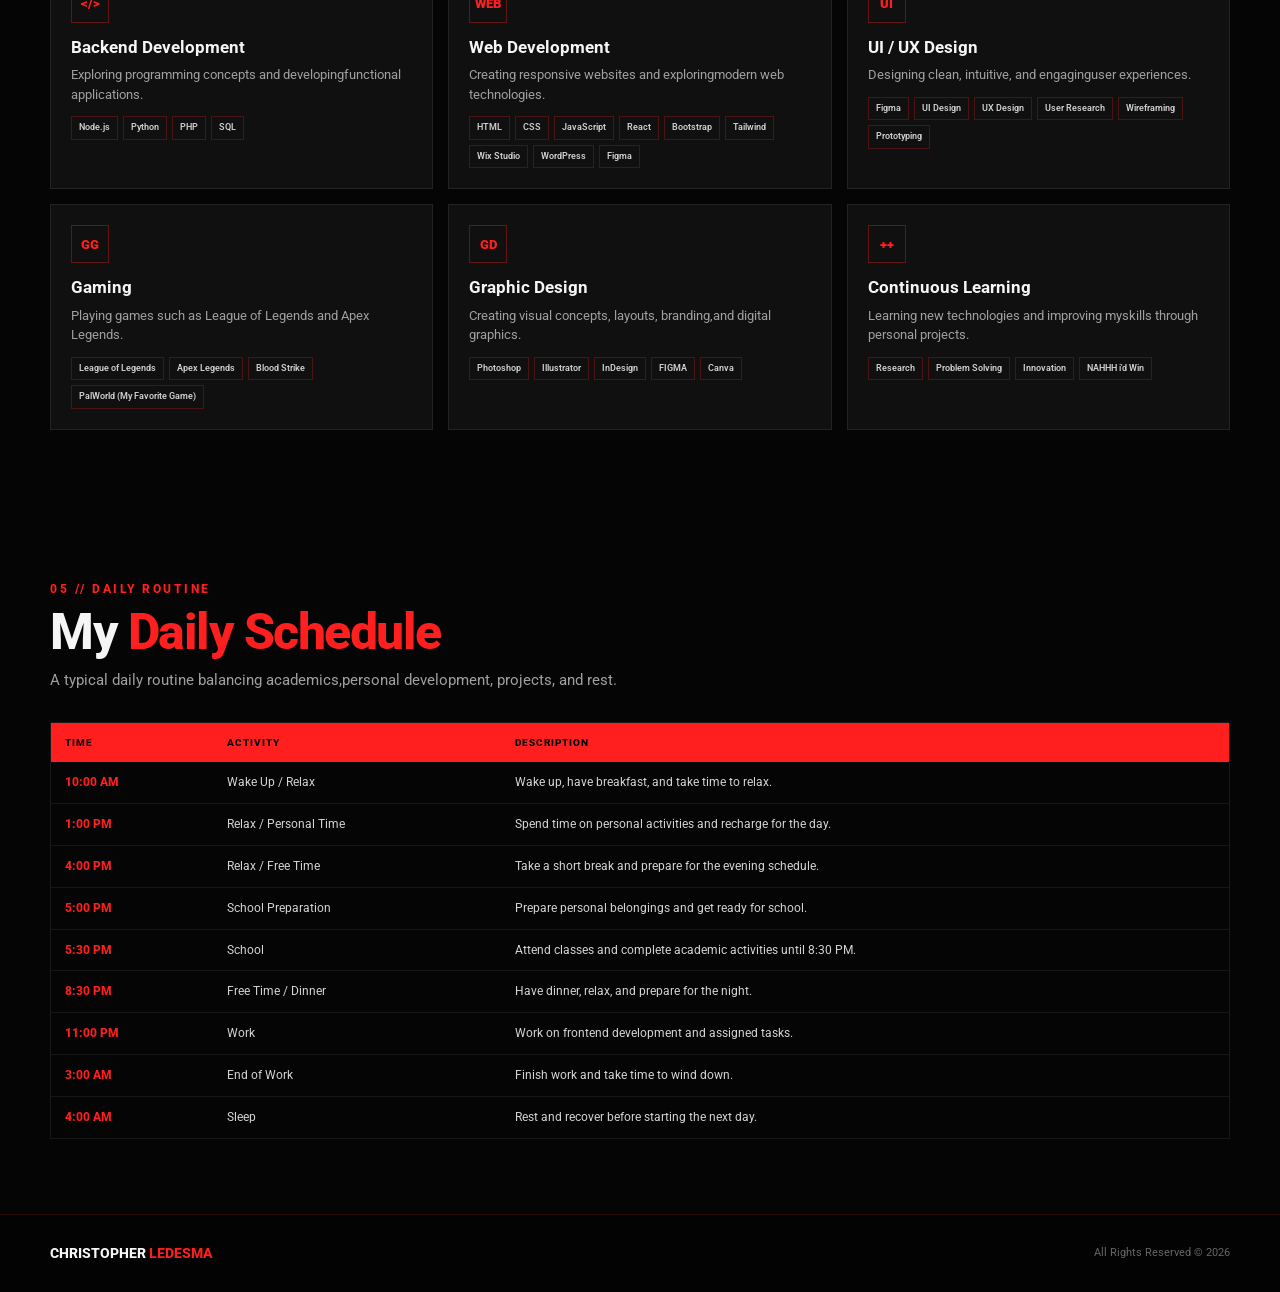
==== commit eb7b0604: "Fix role description in affiliations section for clarity" ====
--- a/index.html
+++ b/index.html
@@ -244,7 +244,7 @@
                 <div class="mini-label">Organization</div>
                 <h3>Next Tech Alliance</h3>
                 <p class="affiliation-date">
-                    Role: <strong>Frontend Developer / UI Designer / UX Researcher / UI/UX Designer</strong>
+                    Role: <strong>Frontend Developer / UI/UX Designer/ UX Researcher</strong>
                 </p>
                 <p class="affiliation-date">Inclusive Date of Membership:<strong>March 2026 – Present</strong></p>
 
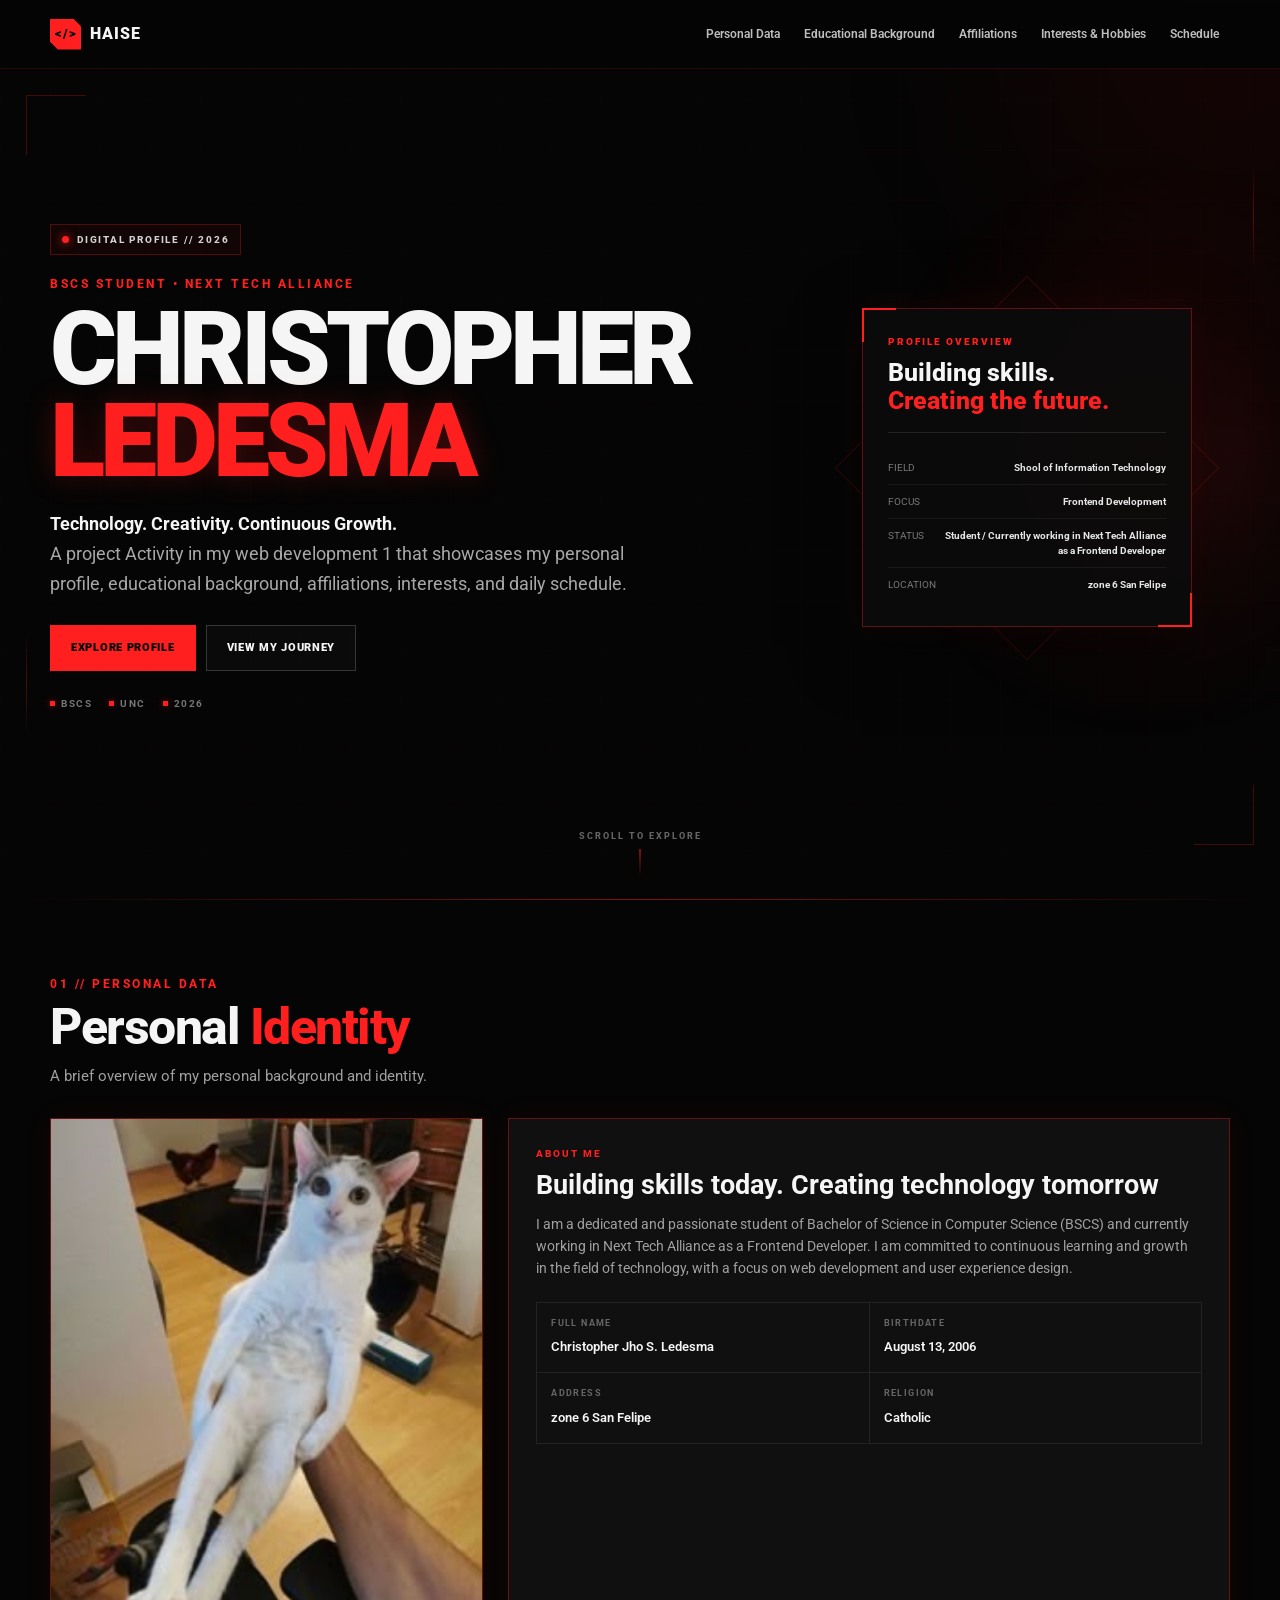
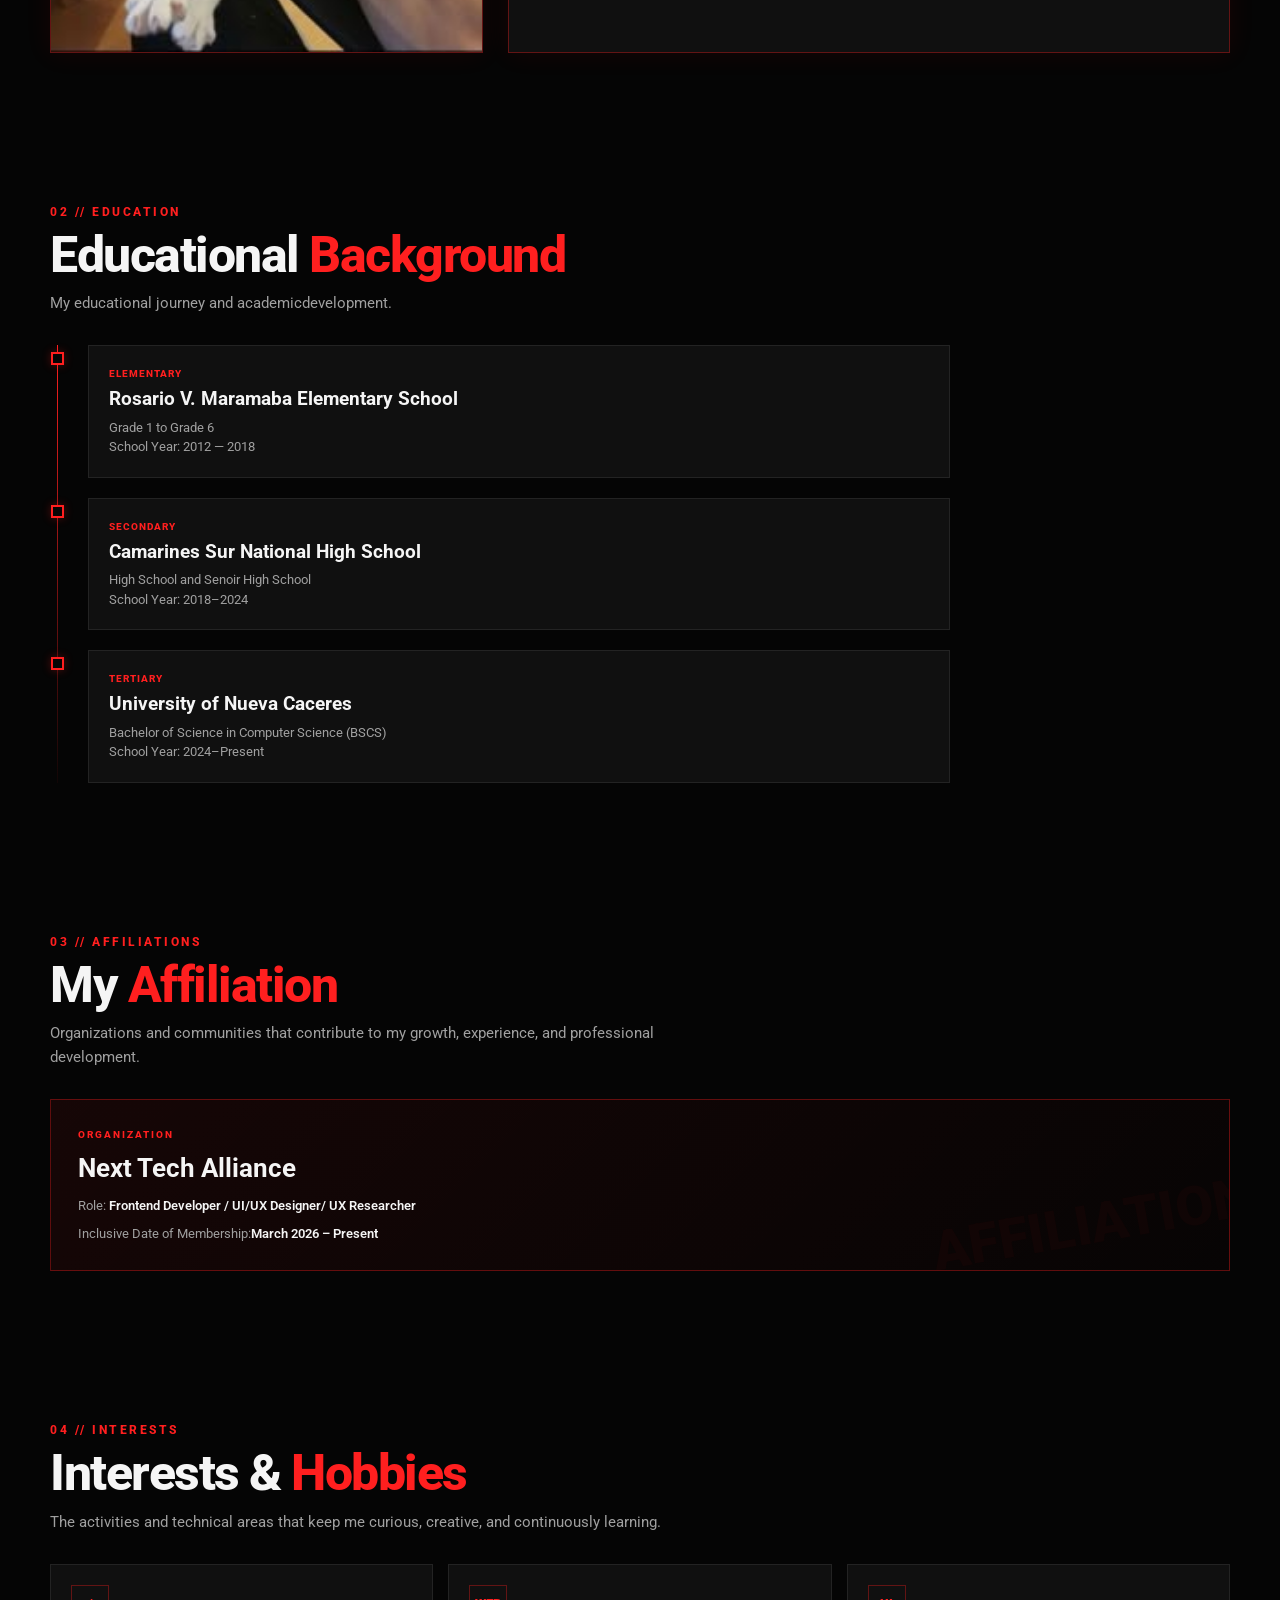
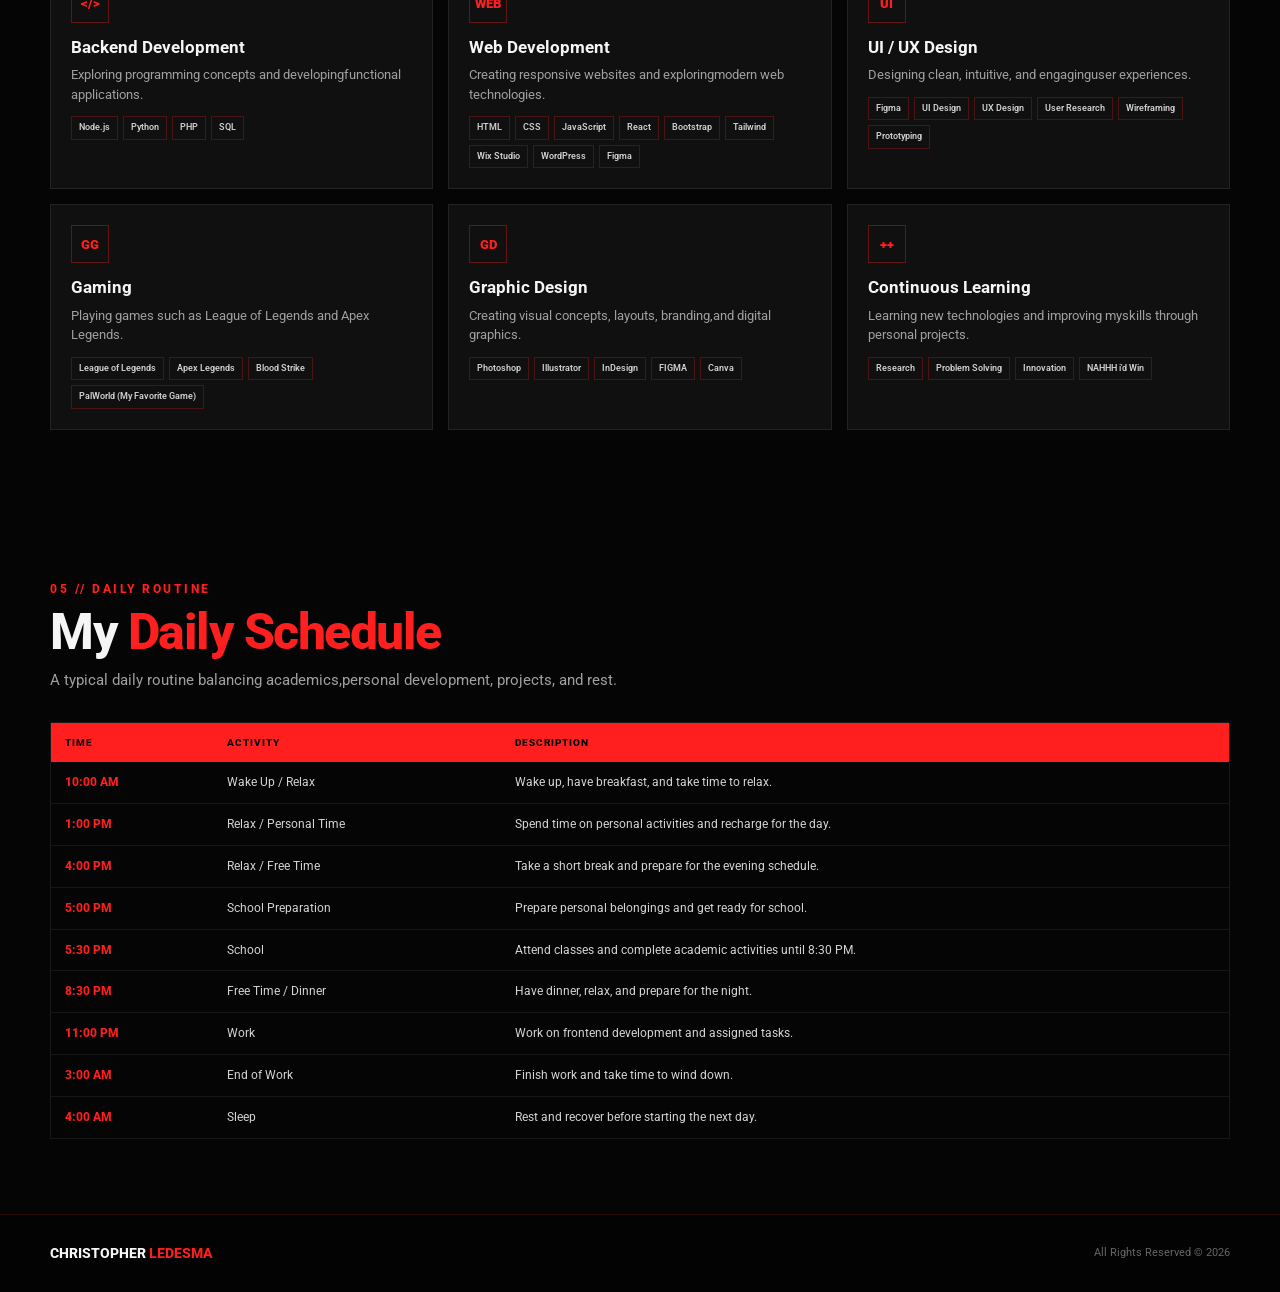
==== commit 6a4da760: "Update educational background section with correct school years" ====
--- a/index.html
+++ b/index.html
@@ -186,7 +186,7 @@
 
               <div class="timeline-year">ELEMENTARY</div>
               <h3>Rosario V. Maramaba Elementary School</h3>
-              <p>Grade 1 to Grade 6<br>School Year: 2018–2024 </p>
+              <p>Grade 1 to Grade 6<br>School Year: 2012 — 2018</p>
 
             </div>
 
